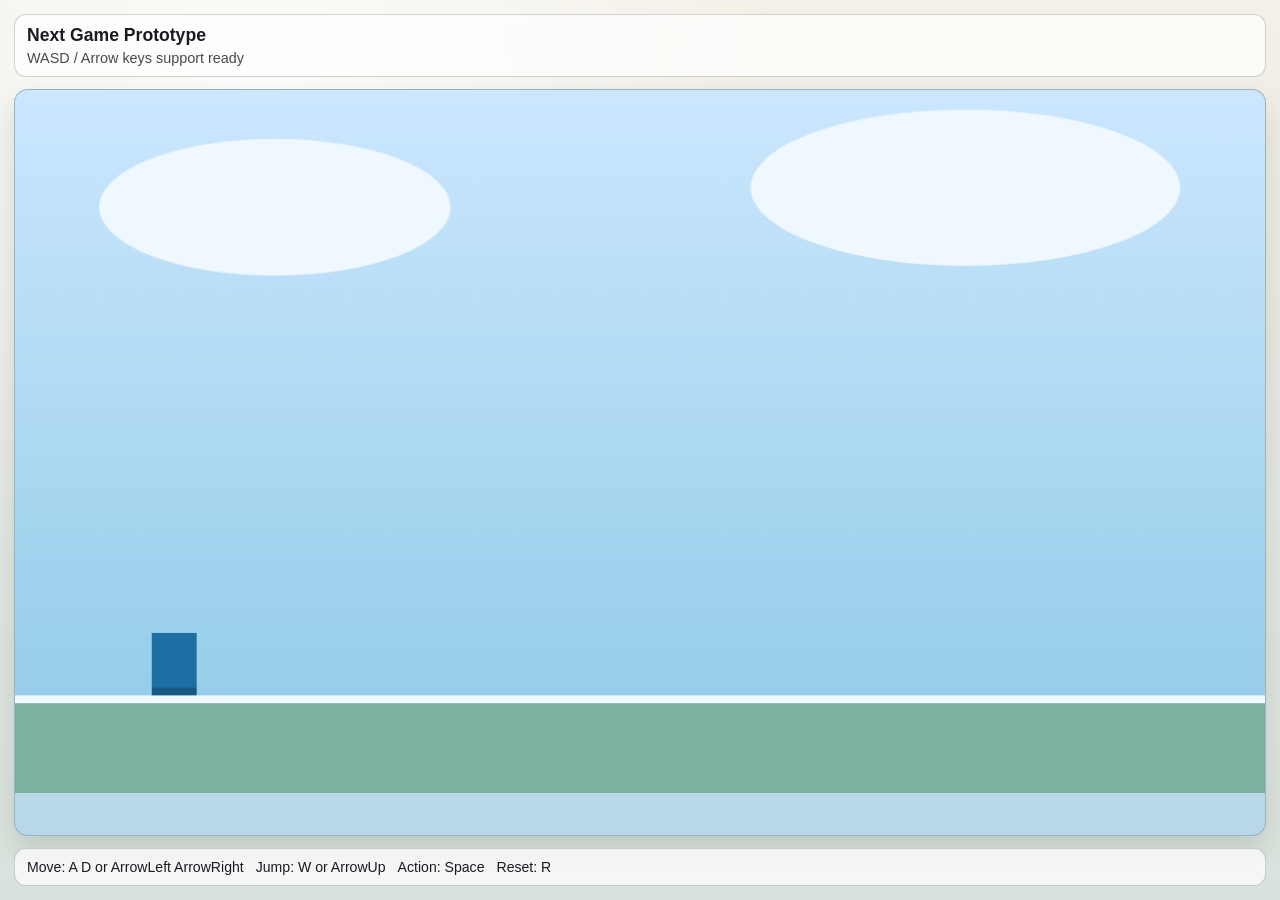
==== next-game/index.html @ aa7b56f3 "Initial game prototypes and archives" ====
<!doctype html>
<html lang="ja">
<head>
  <meta charset="UTF-8" />
  <meta name="viewport" content="width=device-width, initial-scale=1.0" />
  <title>Next Game Prototype</title>
  <link rel="stylesheet" href="./styles.css" />
</head>
<body>
  <header class="topbar">
    <h1>Next Game Prototype</h1>
    <p>WASD / Arrow keys support ready</p>
  </header>

  <main class="stage-wrap">
    <canvas id="game" width="1280" height="720" aria-label="game canvas"></canvas>
  </main>

  <footer class="help">
    <span>Move: A D or ArrowLeft ArrowRight</span>
    <span>Jump: W or ArrowUp</span>
    <span>Action: Space</span>
    <span>Reset: R</span>
  </footer>

  <script src="./game.js"></script>
</body>
</html>
---- next-game/styles.css ----
:root {
  --bg-1: #f3f0e7;
  --bg-2: #d8e2dc;
  --panel: rgba(255, 255, 255, 0.72);
  --ink: #1a1b22;
  --line: rgba(26, 27, 34, 0.2);
  --accent: #1d6fa3;
}

* {
  box-sizing: border-box;
}

body {
  margin: 0;
  min-height: 100vh;
  color: var(--ink);
  font-family: "Trebuchet MS", "Segoe UI", sans-serif;
  background:
    radial-gradient(circle at 20% 10%, rgba(255, 255, 255, 0.8), transparent 40%),
    linear-gradient(180deg, var(--bg-1) 0%, var(--bg-2) 100%);
  display: grid;
  grid-template-rows: auto 1fr auto;
  gap: 12px;
  padding: 14px;
}

.topbar,
.help {
  background: var(--panel);
  border: 1px solid var(--line);
  border-radius: 12px;
  padding: 10px 12px;
  backdrop-filter: blur(3px);
}

.topbar h1 {
  margin: 0;
  font-size: 1.1rem;
}

.topbar p {
  margin: 4px 0 0;
  opacity: 0.8;
  font-size: 0.9rem;
}

.stage-wrap {
  border: 1px solid var(--line);
  border-radius: 14px;
  overflow: hidden;
  box-shadow: 0 14px 30px rgba(0, 0, 0, 0.12);
  background: #b8d8ea;
}

#game {
  display: block;
  width: 100%;
  height: auto;
  aspect-ratio: 16 / 9;
}

.help {
  display: flex;
  flex-wrap: wrap;
  gap: 12px;
  font-size: 0.88rem;
}

@media (max-width: 800px) {
  body {
    padding: 10px;
  }

  .help {
    gap: 8px;
    font-size: 0.82rem;
  }
}
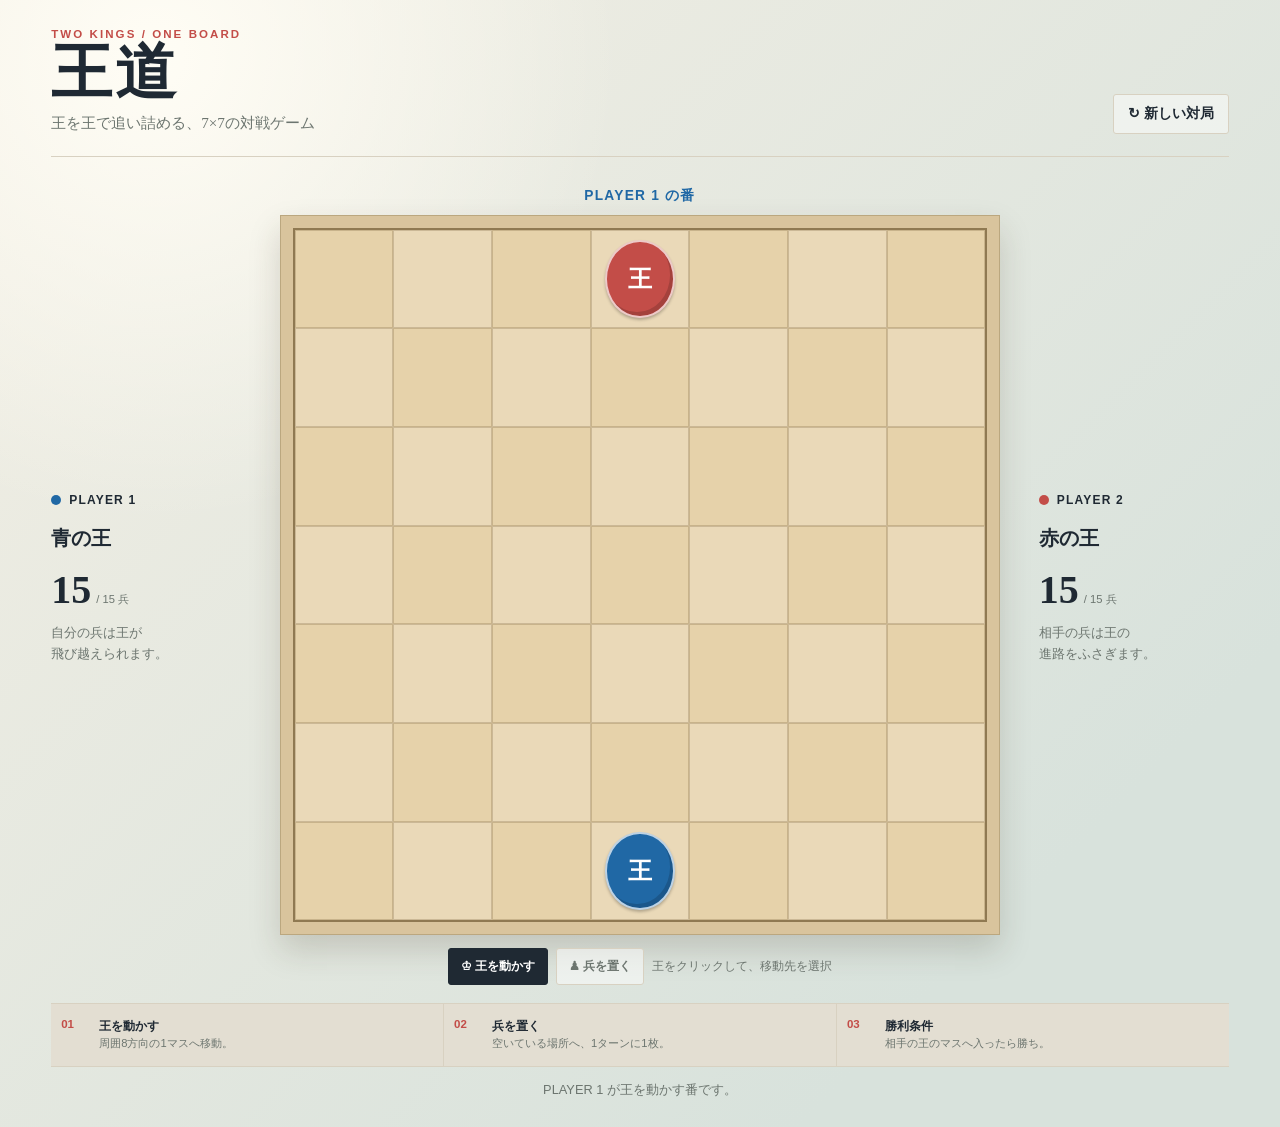
==== commit 6674b515: "feat: update board game rules" ====
--- a/next-game/index.html
+++ b/next-game/index.html
@@ -3,25 +3,66 @@
 <head>
   <meta charset="UTF-8" />
   <meta name="viewport" content="width=device-width, initial-scale=1.0" />
-  <title>Next Game Prototype</title>
+  <title>王道 | 7x7 ボードゲーム</title>
   <link rel="stylesheet" href="./styles.css" />
 </head>
 <body>
-  <header class="topbar">
-    <h1>Next Game Prototype</h1>
-    <p>WASD / Arrow keys support ready</p>
-  </header>
+  <main class="app">
+    <header class="topbar">
+      <div>
+        <p class="eyebrow">TWO KINGS / ONE BOARD</p>
+        <h1>王道</h1>
+        <p class="subtitle">王を王で追い詰める、7×7の対戦ゲーム</p>
+      </div>
+      <button class="reset-button" id="resetButton" type="button">↻ 新しい対局</button>
+    </header>
 
-  <main class="stage-wrap">
-    <canvas id="game" width="1280" height="720" aria-label="game canvas"></canvas>
+    <section class="game-layout">
+      <aside class="side-panel player-panel player-one" id="playerOnePanel">
+        <div class="player-heading"><span class="player-mark"></span><span>PLAYER 1</span></div>
+        <div class="king-label">青の王</div>
+        <div class="pawn-count"><strong id="playerOnePawns">15</strong><span>/ 15 兵</span></div>
+        <p>自分の兵は王が<br />飛び越えられます。</p>
+      </aside>
+
+      <section class="board-area">
+        <div class="turn-banner" id="turnBanner">PLAYER 1 の番</div>
+        <div class="board-frame">
+          <div class="board" id="board" role="grid" aria-label="7×7のゲーム盤"></div>
+        </div>
+        <div class="action-bar">
+          <button class="action-button selected" id="moveMode" type="button">♔ 王を動かす</button>
+          <button class="action-button" id="placeMode" type="button">♟ 兵を置く</button>
+          <span class="hint" id="hint">王をクリックして、移動先を選択</span>
+        </div>
+      </section>
+
+      <aside class="side-panel player-panel player-two" id="playerTwoPanel">
+        <div class="player-heading"><span class="player-mark"></span><span>PLAYER 2</span></div>
+        <div class="king-label">赤の王</div>
+        <div class="pawn-count"><strong id="playerTwoPawns">15</strong><span>/ 15 兵</span></div>
+        <p>相手の兵は王の<br />進路をふさぎます。</p>
+      </aside>
+    </section>
+
+    <section class="rules">
+      <div><span class="rule-number">01</span><strong>王を動かす</strong><span>周囲8方向の1マスへ移動。</span></div>
+      <div><span class="rule-number">02</span><strong>兵を置く</strong><span>空いている場所へ、1ターンに1枚。</span></div>
+      <div><span class="rule-number">03</span><strong>勝利条件</strong><span>相手の王のマスへ入ったら勝ち。</span></div>
+    </section>
+    <p class="status" id="status" aria-live="polite">PLAYER 1 が王を動かす番です。</p>
   </main>
 
-  <footer class="help">
-    <span>Move: A D or ArrowLeft ArrowRight</span>
-    <span>Jump: W or ArrowUp</span>
-    <span>Action: Space</span>
-    <span>Reset: R</span>
-  </footer>
+  <div class="victory-overlay" id="victoryOverlay" aria-hidden="true">
+    <div class="confetti" id="confetti" aria-hidden="true"></div>
+    <div class="victory-card">
+      <div class="victory-crown">♛</div>
+      <p class="victory-kicker">CHECKMATE</p>
+      <h2 id="victoryTitle">PLAYER 1 勝利！</h2>
+      <p>相手の王を捕まえました</p>
+      <button class="reset-button" id="victoryReset" type="button">もう一度遊ぶ</button>
+    </div>
+  </div>
 
   <script src="./game.js"></script>
 </body>
--- a/next-game/styles.css
+++ b/next-game/styles.css
@@ -1,11 +1,4 @@
-:root {
-  --bg-1: #f3f0e7;
-  --bg-2: #d8e2dc;
-  --panel: rgba(255, 255, 255, 0.72);
-  --ink: #1a1b22;
-  --line: rgba(26, 27, 34, 0.2);
-  --accent: #1d6fa3;
-}
+:root { --paper: #f3efe4; --ink: #1f2933; --muted: #6c756f; --line: #d8d1c1; --blue: #2068a5; --blue-soft: #dcecf8; --red: #c34d48; --red-soft: #f5deda; --board: #d9c49d; --square: #ead9b8; }
 
 * {
   box-sizing: border-box;
@@ -14,66 +7,68 @@
 body {
   margin: 0;
   min-height: 100vh;
-  color: var(--ink);
-  font-family: "Trebuchet MS", "Segoe UI", sans-serif;
-  background:
-    radial-gradient(circle at 20% 10%, rgba(255, 255, 255, 0.8), transparent 40%),
-    linear-gradient(180deg, var(--bg-1) 0%, var(--bg-2) 100%);
-  display: grid;
-  grid-template-rows: auto 1fr auto;
-  gap: 12px;
-  padding: 14px;
+  color: var(--ink); font-family: Georgia, "Yu Mincho", serif;
+  background: radial-gradient(circle at 12% 5%, #fffdf5 0, transparent 30%), linear-gradient(135deg, #f3efe4, #d8e2dc 80%);
+  padding: 28px clamp(14px, 4vw, 56px);
 }
 
-.topbar,
-.help {
-  background: var(--panel);
-  border: 1px solid var(--line);
-  border-radius: 12px;
-  padding: 10px 12px;
-  backdrop-filter: blur(3px);
+.app { width: min(1360px, 100%); margin: 0 auto; }
+.topbar { display: flex; justify-content: space-between; align-items: end; gap: 20px; padding-bottom: 22px; border-bottom: 1px solid var(--line); }
+.eyebrow { margin: 0 0 4px; color: var(--red); font: 700 .72rem/1.2 "Trebuchet MS", sans-serif; letter-spacing: .18em; }
+.topbar h1 { margin: 0; font-size: clamp(2rem, 5vw, 3.8rem); line-height: .9; letter-spacing: .05em; }
+.subtitle { margin: 12px 0 0; color: var(--muted); font-size: .95rem; }
+.reset-button { border: 1px solid var(--line); border-radius: 3px; padding: 10px 14px; color: var(--ink); background: rgba(255,255,255,.45); font: 700 .85rem "Trebuchet MS", sans-serif; cursor: pointer; }
+.reset-button:hover { background: #fffdf5; }
+
+.game-layout { display: grid; grid-template-columns: minmax(130px, 190px) minmax(400px, 760px) minmax(130px, 190px); align-items: center; justify-content: center; gap: clamp(12px, 3vw, 44px); padding: 30px 0 18px; }
+.side-panel { padding: 18px 0; align-self: center; }
+.player-heading { display: flex; align-items: center; gap: 8px; font: 700 .75rem "Trebuchet MS", sans-serif; letter-spacing: .1em; }
+.player-mark { width: 10px; height: 10px; display: inline-block; border-radius: 50%; background: var(--blue); }
+.player-two .player-mark { background: var(--red); }
+.king-label { margin-top: 18px; font-size: 1.25rem; font-weight: 700; }
+.pawn-count { margin-top: 18px; display: flex; align-items: baseline; gap: 5px; color: var(--muted); }
+.pawn-count strong { color: var(--ink); font-size: 2.5rem; line-height: 1; }
+.pawn-count span { font: .7rem "Trebuchet MS", sans-serif; }
+.side-panel p { color: var(--muted); font-size: .8rem; line-height: 1.7; }
+.board-area { min-width: 0; }
+.turn-banner { margin-bottom: 10px; text-align: center; color: var(--blue); font: 700 .86rem "Trebuchet MS", sans-serif; letter-spacing: .09em; }
+.board-frame { padding: 12px; background: var(--board); box-shadow: 0 15px 30px rgba(60, 48, 29, .18); border: 1px solid #bba77f; }
+.board { display: grid; grid-template-columns: repeat(7, 1fr); aspect-ratio: 1; border: 2px solid #8f7952; background: #a88f62; }
+.cell { position: relative; min-width: 0; aspect-ratio: 1; display: grid; place-items: center; border: 1px solid rgba(105, 82, 44, .24); background: var(--square); cursor: pointer; }
+.cell:nth-child(odd) { background: #e6d2aa; }
+.cell:hover { background: #fff0c9; }
+.cell.valid { box-shadow: inset 0 0 0 3px rgba(32, 104, 165, .45); }
+.cell.selected { box-shadow: inset 0 0 0 3px var(--blue); }
+.piece { width: 72%; height: 72%; border-radius: 50%; display: grid; place-items: center; color: #fff; font-family: Georgia, serif; font-weight: 700; box-shadow: inset -3px -4px 0 rgba(0,0,0,.16), 0 2px 3px rgba(0,0,0,.24); user-select: none; }
+.king { width: 82%; height: 82%; font-size: clamp(.7rem, 2.1vw, 1.5rem); border: 2px solid rgba(255,255,255,.7); }
+.pawn { font-size: clamp(.55rem, 1.4vw, .95rem); }
+.blue { background: var(--blue); }.red { background: var(--red); }
+.action-bar { display: flex; align-items: center; justify-content: center; flex-wrap: wrap; gap: 8px; padding-top: 13px; }
+.action-button { border: 1px solid var(--line); border-radius: 3px; padding: 9px 12px; background: rgba(255,255,255,.5); color: var(--muted); font: 700 .78rem "Trebuchet MS", sans-serif; cursor: pointer; }
+.action-button.selected { color: #fff; background: var(--ink); border-color: var(--ink); }
+.action-button:disabled { opacity: .4; cursor: not-allowed; }
+.hint { color: var(--muted); font: .72rem "Trebuchet MS", sans-serif; }
+.rules { display: grid; grid-template-columns: repeat(3, 1fr); gap: 1px; background: var(--line); border-top: 1px solid var(--line); border-bottom: 1px solid var(--line); }
+.rules div { display: grid; grid-template-columns: 30px auto; column-gap: 8px; padding: 14px 10px; background: rgba(255,255,255,.28); }
+.rules strong { font-size: .78rem; }.rules span:last-child { grid-column: 2; color: var(--muted); font: .7rem/1.5 "Trebuchet MS", sans-serif; }
+.rule-number { grid-row: span 2; color: var(--red); font: 700 .72rem "Trebuchet MS", sans-serif; }
+.status { margin: 15px 0 0; text-align: center; color: var(--muted); font: .8rem "Trebuchet MS", sans-serif; }
+.game-over { position: fixed; inset: 0; display: grid; place-items: center; padding: 20px; background: rgba(31,41,51,.42); z-index: 3; }
+.game-over-box { width: min(360px, 100%); padding: 28px; text-align: center; background: var(--paper); box-shadow: 0 18px 50px rgba(0,0,0,.25); }.game-over-box h2 { margin: 0 0 8px; font-size: 2rem; }.game-over-box p { color: var(--muted); }
+.victory-overlay { position: fixed; inset: 0; display: grid; place-items: center; overflow: hidden; opacity: 0; pointer-events: none; background: rgba(23, 31, 39, .78); z-index: 5; }
+.victory-overlay.show { opacity: 1; pointer-events: auto; animation: victoryFlash .7s ease-out; }
+.victory-card { position: relative; z-index: 2; width: min(410px, calc(100% - 32px)); padding: 34px 24px 28px; text-align: center; border: 2px solid #f7d36b; background: linear-gradient(145deg, #fff8df, #f2d99b); box-shadow: 0 0 0 8px rgba(247,211,107,.16), 0 24px 70px rgba(0,0,0,.4); animation: victoryCard .65s cubic-bezier(.2,1.6,.4,1) both; }
+.victory-crown { color: #b27817; font-size: 3.5rem; line-height: .8; text-shadow: 0 3px #fff1ad; }
+.victory-kicker { margin: 17px 0 5px; color: var(--red); font: 700 .78rem "Trebuchet MS", sans-serif; letter-spacing: .25em; }
+.victory-card h2 { margin: 0; color: #273542; font-size: clamp(2rem, 8vw, 3.1rem); }
+.victory-card p:not(.victory-kicker) { color: #6f5d3d; margin: 10px 0 22px; }
+.confetti { position: absolute; inset: 0; z-index: 1; pointer-events: none; }
+.confetti-piece { position: absolute; top: -12%; width: 10px; height: 22px; opacity: 0; background: var(--confetti-color); animation: confettiFall var(--fall-time) ease-in var(--delay) forwards; }
+@keyframes victoryFlash { 0% { background: rgba(255,255,255,.95); } 100% { background: rgba(23,31,39,.78); } }
+@keyframes victoryCard { from { transform: scale(.45) rotate(-5deg); opacity: 0; } to { transform: scale(1) rotate(0); opacity: 1; } }
+@keyframes confettiFall { 0% { opacity: 1; transform: translate3d(0, -10vh, 0) rotate(0); } 100% { opacity: .95; transform: translate3d(var(--drift), 115vh, 0) rotate(720deg); } }
+
+@media (max-width: 760px) {
+  body { padding: 16px 10px; }.topbar { align-items: start; }.subtitle { font-size: .8rem; }.reset-button { white-space: nowrap; }
+  .game-layout { grid-template-columns: 1fr; gap: 10px; padding-top: 20px; }.board-area { grid-row: 1; }.side-panel { display: grid; grid-template-columns: 1fr auto; align-items: center; padding: 4px 2px; }.side-panel .king-label, .side-panel p { display: none; }.pawn-count { margin: 0; }.player-two { order: 3; }.rules { grid-template-columns: 1fr; }.rules div { padding: 9px 10px; }
 }
-
-.topbar h1 {
-  margin: 0;
-  font-size: 1.1rem;
-}
-
-.topbar p {
-  margin: 4px 0 0;
-  opacity: 0.8;
-  font-size: 0.9rem;
-}
-
-.stage-wrap {
-  border: 1px solid var(--line);
-  border-radius: 14px;
-  overflow: hidden;
-  box-shadow: 0 14px 30px rgba(0, 0, 0, 0.12);
-  background: #b8d8ea;
-}
-
-#game {
-  display: block;
-  width: 100%;
-  height: auto;
-  aspect-ratio: 16 / 9;
-}
-
-.help {
-  display: flex;
-  flex-wrap: wrap;
-  gap: 12px;
-  font-size: 0.88rem;
-}
-
-@media (max-width: 800px) {
-  body {
-    padding: 10px;
-  }
-
-  .help {
-    gap: 8px;
-    font-size: 0.82rem;
-  }
-}
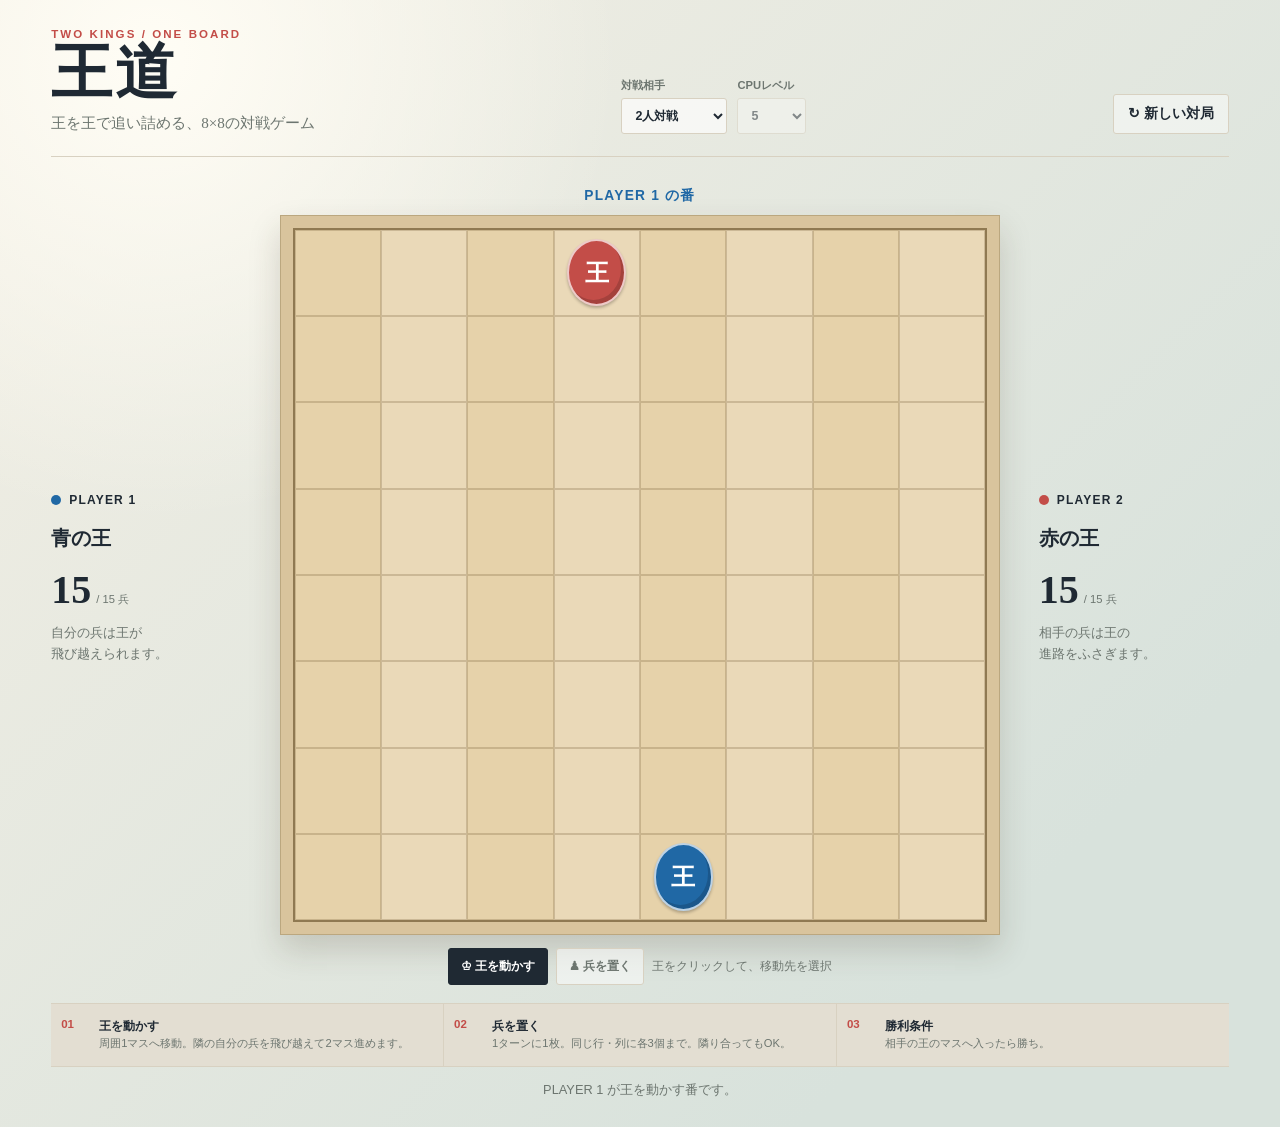
==== commit d85f04de: "feat: 8x8ボードゲームへのアップデートとCPU対戦機能の追加" ====
--- a/next-game/index.html
+++ b/next-game/index.html
@@ -3,7 +3,7 @@
 <head>
   <meta charset="UTF-8" />
   <meta name="viewport" content="width=device-width, initial-scale=1.0" />
-  <title>王道 | 7x7 ボードゲーム</title>
+  <title>王道 | 8x8 ボードゲーム</title>
   <link rel="stylesheet" href="./styles.css" />
 </head>
 <body>
@@ -12,7 +12,29 @@
       <div>
         <p class="eyebrow">TWO KINGS / ONE BOARD</p>
         <h1>王道</h1>
-        <p class="subtitle">王を王で追い詰める、7×7の対戦ゲーム</p>
+        <p class="subtitle">王を王で追い詰める、8×8の対戦ゲーム</p>
+      </div>
+      <div class="match-settings">
+        <label for="opponentMode">対戦相手
+          <select id="opponentMode">
+            <option value="human">2人対戦</option>
+            <option value="cpu">CPU対戦</option>
+          </select>
+        </label>
+        <label for="cpuLevel">CPUレベル
+          <select id="cpuLevel" disabled>
+            <option value="1">1</option>
+            <option value="2">2</option>
+            <option value="3">3</option>
+            <option value="4">4</option>
+            <option value="5" selected>5</option>
+            <option value="6">6</option>
+            <option value="7">7</option>
+            <option value="8">8</option>
+            <option value="9">9</option>
+            <option value="10">10</option>
+          </select>
+        </label>
       </div>
       <button class="reset-button" id="resetButton" type="button">↻ 新しい対局</button>
     </header>
@@ -28,7 +50,7 @@
       <section class="board-area">
         <div class="turn-banner" id="turnBanner">PLAYER 1 の番</div>
         <div class="board-frame">
-          <div class="board" id="board" role="grid" aria-label="7×7のゲーム盤"></div>
+          <div class="board" id="board" role="grid" aria-label="8×8のゲーム盤"></div>
         </div>
         <div class="action-bar">
           <button class="action-button selected" id="moveMode" type="button">♔ 王を動かす</button>
@@ -38,7 +60,7 @@
       </section>
 
       <aside class="side-panel player-panel player-two" id="playerTwoPanel">
-        <div class="player-heading"><span class="player-mark"></span><span>PLAYER 2</span></div>
+        <div class="player-heading"><span class="player-mark"></span><span id="playerTwoName">PLAYER 2</span></div>
         <div class="king-label">赤の王</div>
         <div class="pawn-count"><strong id="playerTwoPawns">15</strong><span>/ 15 兵</span></div>
         <p>相手の兵は王の<br />進路をふさぎます。</p>
@@ -46,8 +68,8 @@
     </section>
 
     <section class="rules">
-      <div><span class="rule-number">01</span><strong>王を動かす</strong><span>周囲8方向の1マスへ移動。</span></div>
-      <div><span class="rule-number">02</span><strong>兵を置く</strong><span>空いている場所へ、1ターンに1枚。</span></div>
+      <div><span class="rule-number">01</span><strong>王を動かす</strong><span>周囲1マスへ移動。隣の自分の兵を飛び越えて2マス進めます。</span></div>
+      <div><span class="rule-number">02</span><strong>兵を置く</strong><span>1ターンに1枚。同じ行・列に各3個まで。隣り合ってもOK。</span></div>
       <div><span class="rule-number">03</span><strong>勝利条件</strong><span>相手の王のマスへ入ったら勝ち。</span></div>
     </section>
     <p class="status" id="status" aria-live="polite">PLAYER 1 が王を動かす番です。</p>
--- a/next-game/styles.css
+++ b/next-game/styles.css
@@ -14,6 +14,10 @@
 
 .app { width: min(1360px, 100%); margin: 0 auto; }
 .topbar { display: flex; justify-content: space-between; align-items: end; gap: 20px; padding-bottom: 22px; border-bottom: 1px solid var(--line); }
+.match-settings { display: flex; align-items: end; flex-wrap: wrap; gap: 10px; }
+.match-settings label { display: grid; gap: 5px; color: var(--muted); font: 700 .7rem "Trebuchet MS", sans-serif; }
+.match-settings select { min-height: 36px; border: 1px solid var(--line); border-radius: 3px; padding: 6px 24px 6px 9px; color: var(--ink); background: rgba(255,255,255,.65); font: 700 .78rem "Trebuchet MS", sans-serif; }
+.match-settings select:disabled { opacity: .5; }
 .eyebrow { margin: 0 0 4px; color: var(--red); font: 700 .72rem/1.2 "Trebuchet MS", sans-serif; letter-spacing: .18em; }
 .topbar h1 { margin: 0; font-size: clamp(2rem, 5vw, 3.8rem); line-height: .9; letter-spacing: .05em; }
 .subtitle { margin: 12px 0 0; color: var(--muted); font-size: .95rem; }
@@ -33,7 +37,7 @@
 .board-area { min-width: 0; }
 .turn-banner { margin-bottom: 10px; text-align: center; color: var(--blue); font: 700 .86rem "Trebuchet MS", sans-serif; letter-spacing: .09em; }
 .board-frame { padding: 12px; background: var(--board); box-shadow: 0 15px 30px rgba(60, 48, 29, .18); border: 1px solid #bba77f; }
-.board { display: grid; grid-template-columns: repeat(7, 1fr); aspect-ratio: 1; border: 2px solid #8f7952; background: #a88f62; }
+.board { display: grid; grid-template-columns: repeat(8, 1fr); aspect-ratio: 1; border: 2px solid #8f7952; background: #a88f62; }
 .cell { position: relative; min-width: 0; aspect-ratio: 1; display: grid; place-items: center; border: 1px solid rgba(105, 82, 44, .24); background: var(--square); cursor: pointer; }
 .cell:nth-child(odd) { background: #e6d2aa; }
 .cell:hover { background: #fff0c9; }
@@ -69,6 +73,6 @@
 @keyframes confettiFall { 0% { opacity: 1; transform: translate3d(0, -10vh, 0) rotate(0); } 100% { opacity: .95; transform: translate3d(var(--drift), 115vh, 0) rotate(720deg); } }
 
 @media (max-width: 760px) {
-  body { padding: 16px 10px; }.topbar { align-items: start; }.subtitle { font-size: .8rem; }.reset-button { white-space: nowrap; }
+  body { padding: 16px 10px; }.topbar { align-items: start; flex-wrap: wrap; }.subtitle { font-size: .8rem; }.reset-button { white-space: nowrap; }.match-settings { order: 3; width: 100%; }
   .game-layout { grid-template-columns: 1fr; gap: 10px; padding-top: 20px; }.board-area { grid-row: 1; }.side-panel { display: grid; grid-template-columns: 1fr auto; align-items: center; padding: 4px 2px; }.side-panel .king-label, .side-panel p { display: none; }.pawn-count { margin: 0; }.player-two { order: 3; }.rules { grid-template-columns: 1fr; }.rules div { padding: 9px 10px; }
 }
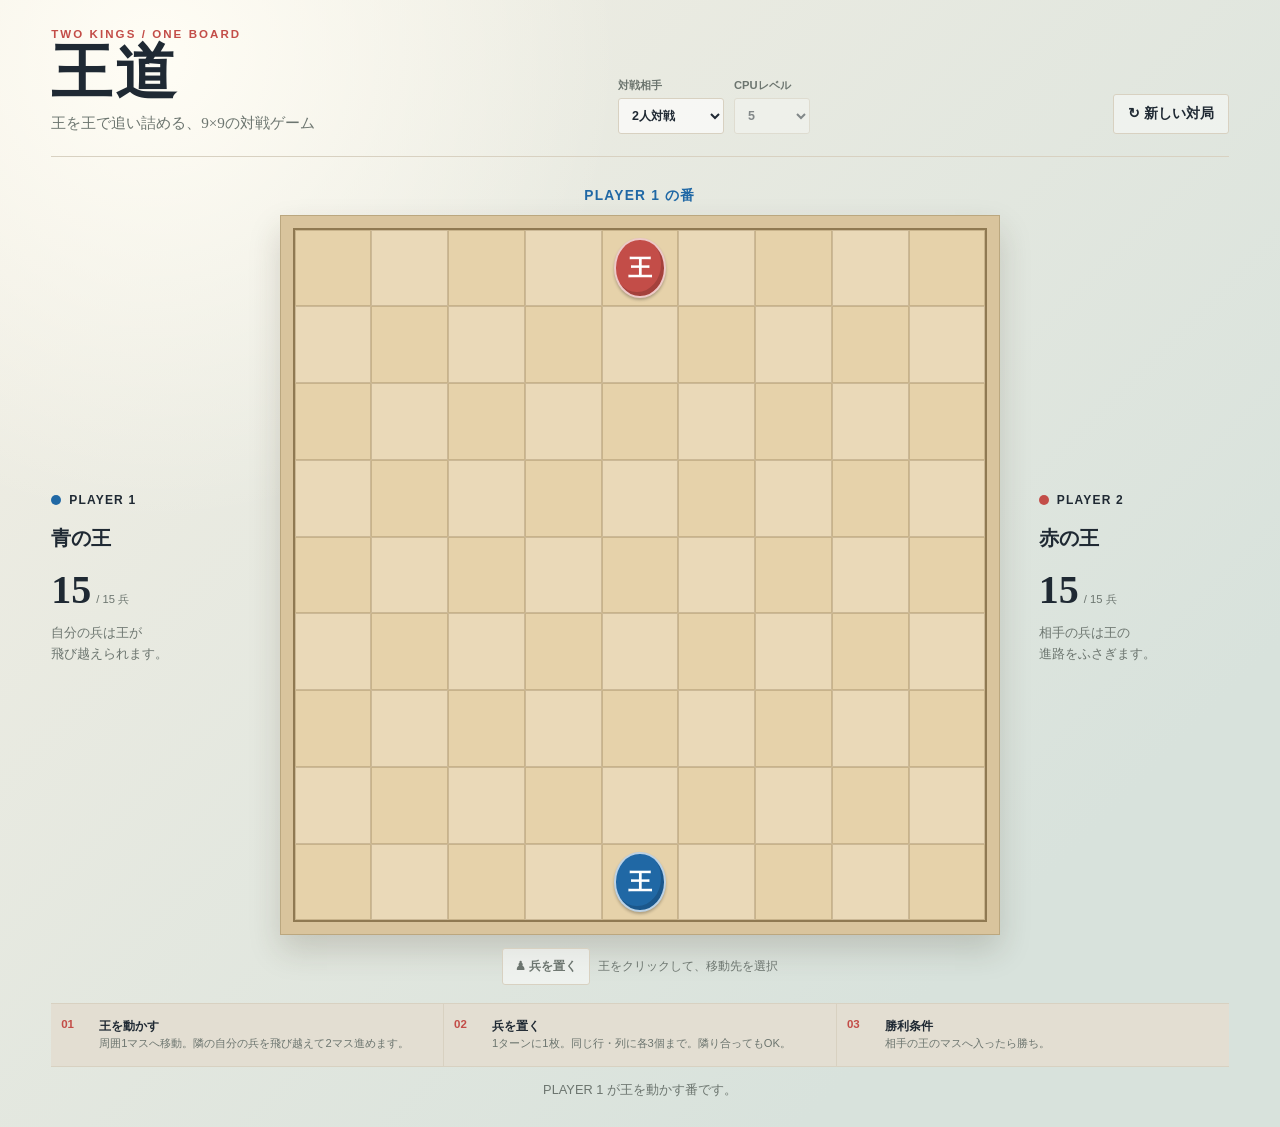
==== commit 86347d66: "feat: 9x9ボードゲームへのアップデートとCPU対戦機能の改善" ====
--- a/next-game/index.html
+++ b/next-game/index.html
@@ -3,7 +3,7 @@
 <head>
   <meta charset="UTF-8" />
   <meta name="viewport" content="width=device-width, initial-scale=1.0" />
-  <title>王道 | 8x8 ボードゲーム</title>
+  <title>王道 | 9x9 ボードゲーム</title>
   <link rel="stylesheet" href="./styles.css" />
 </head>
 <body>
@@ -12,7 +12,7 @@
       <div>
         <p class="eyebrow">TWO KINGS / ONE BOARD</p>
         <h1>王道</h1>
-        <p class="subtitle">王を王で追い詰める、8×8の対戦ゲーム</p>
+        <p class="subtitle">王を王で追い詰める、9×9の対戦ゲーム</p>
       </div>
       <div class="match-settings">
         <label for="opponentMode">対戦相手
@@ -26,13 +26,13 @@
             <option value="1">1</option>
             <option value="2">2</option>
             <option value="3">3</option>
-            <option value="4">4</option>
             <option value="5" selected>5</option>
             <option value="6">6</option>
             <option value="7">7</option>
             <option value="8">8</option>
             <option value="9">9</option>
             <option value="10">10</option>
+            <option value="100">100</option>
           </select>
         </label>
       </div>
@@ -50,10 +50,9 @@
       <section class="board-area">
         <div class="turn-banner" id="turnBanner">PLAYER 1 の番</div>
         <div class="board-frame">
-          <div class="board" id="board" role="grid" aria-label="8×8のゲーム盤"></div>
+          <div class="board" id="board" role="grid" aria-label="9×9のゲーム盤"></div>
         </div>
         <div class="action-bar">
-          <button class="action-button selected" id="moveMode" type="button">♔ 王を動かす</button>
           <button class="action-button" id="placeMode" type="button">♟ 兵を置く</button>
           <span class="hint" id="hint">王をクリックして、移動先を選択</span>
         </div>
--- a/next-game/styles.css
+++ b/next-game/styles.css
@@ -37,7 +37,7 @@
 .board-area { min-width: 0; }
 .turn-banner { margin-bottom: 10px; text-align: center; color: var(--blue); font: 700 .86rem "Trebuchet MS", sans-serif; letter-spacing: .09em; }
 .board-frame { padding: 12px; background: var(--board); box-shadow: 0 15px 30px rgba(60, 48, 29, .18); border: 1px solid #bba77f; }
-.board { display: grid; grid-template-columns: repeat(8, 1fr); aspect-ratio: 1; border: 2px solid #8f7952; background: #a88f62; }
+.board { display: grid; grid-template-columns: repeat(9, 1fr); aspect-ratio: 1; border: 2px solid #8f7952; background: #a88f62; }
 .cell { position: relative; min-width: 0; aspect-ratio: 1; display: grid; place-items: center; border: 1px solid rgba(105, 82, 44, .24); background: var(--square); cursor: pointer; }
 .cell:nth-child(odd) { background: #e6d2aa; }
 .cell:hover { background: #fff0c9; }
@@ -59,8 +59,9 @@
 .status { margin: 15px 0 0; text-align: center; color: var(--muted); font: .8rem "Trebuchet MS", sans-serif; }
 .game-over { position: fixed; inset: 0; display: grid; place-items: center; padding: 20px; background: rgba(31,41,51,.42); z-index: 3; }
 .game-over-box { width: min(360px, 100%); padding: 28px; text-align: center; background: var(--paper); box-shadow: 0 18px 50px rgba(0,0,0,.25); }.game-over-box h2 { margin: 0 0 8px; font-size: 2rem; }.game-over-box p { color: var(--muted); }
-.victory-overlay { position: fixed; inset: 0; display: grid; place-items: center; overflow: hidden; opacity: 0; pointer-events: none; background: rgba(23, 31, 39, .78); z-index: 5; }
+.victory-overlay { position: fixed; inset: 0; display: grid; place-items: center; overflow: hidden; opacity: 0; pointer-events: none; background: rgba(23, 31, 39, .78); z-index: 5; transition: opacity 1.5s ease; }
 .victory-overlay.show { opacity: 1; pointer-events: auto; animation: victoryFlash .7s ease-out; }
+.victory-overlay.fade-out { opacity: 0; pointer-events: none; }
 .victory-card { position: relative; z-index: 2; width: min(410px, calc(100% - 32px)); padding: 34px 24px 28px; text-align: center; border: 2px solid #f7d36b; background: linear-gradient(145deg, #fff8df, #f2d99b); box-shadow: 0 0 0 8px rgba(247,211,107,.16), 0 24px 70px rgba(0,0,0,.4); animation: victoryCard .65s cubic-bezier(.2,1.6,.4,1) both; }
 .victory-crown { color: #b27817; font-size: 3.5rem; line-height: .8; text-shadow: 0 3px #fff1ad; }
 .victory-kicker { margin: 17px 0 5px; color: var(--red); font: 700 .78rem "Trebuchet MS", sans-serif; letter-spacing: .25em; }
